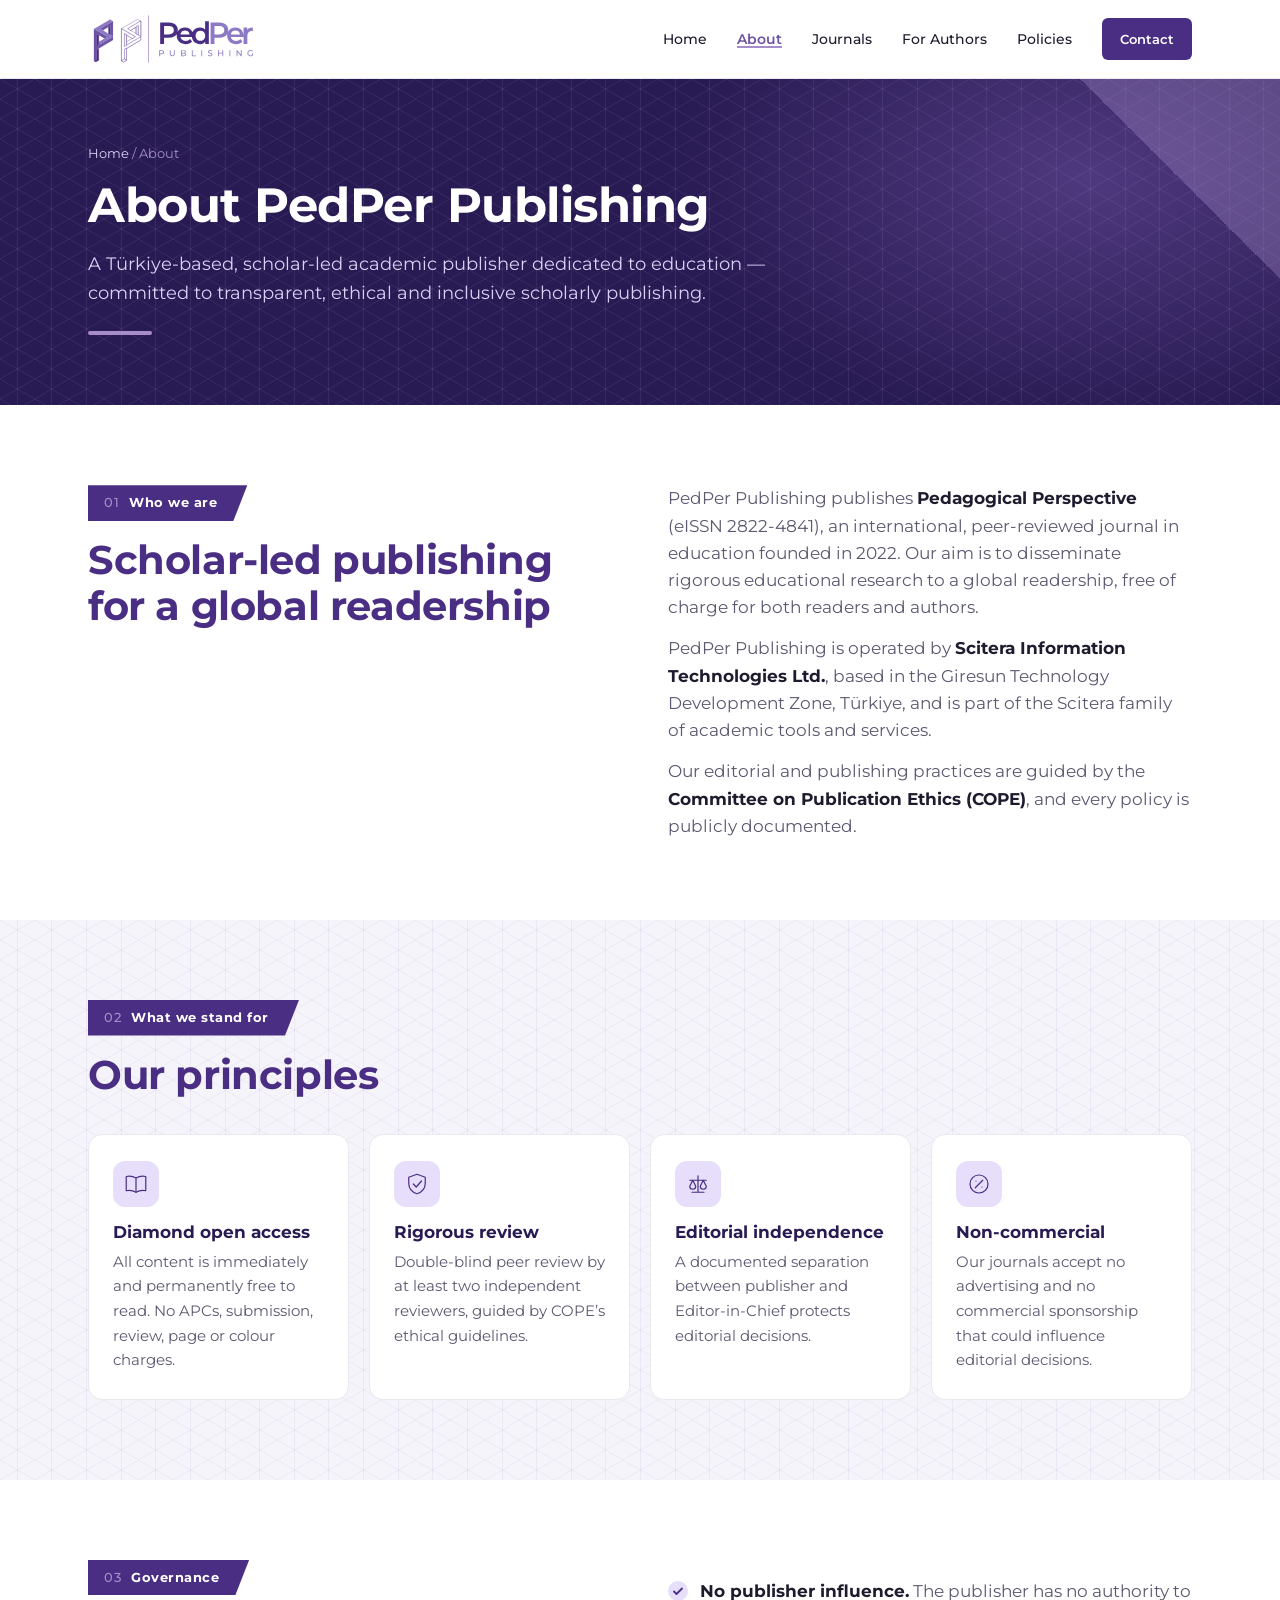
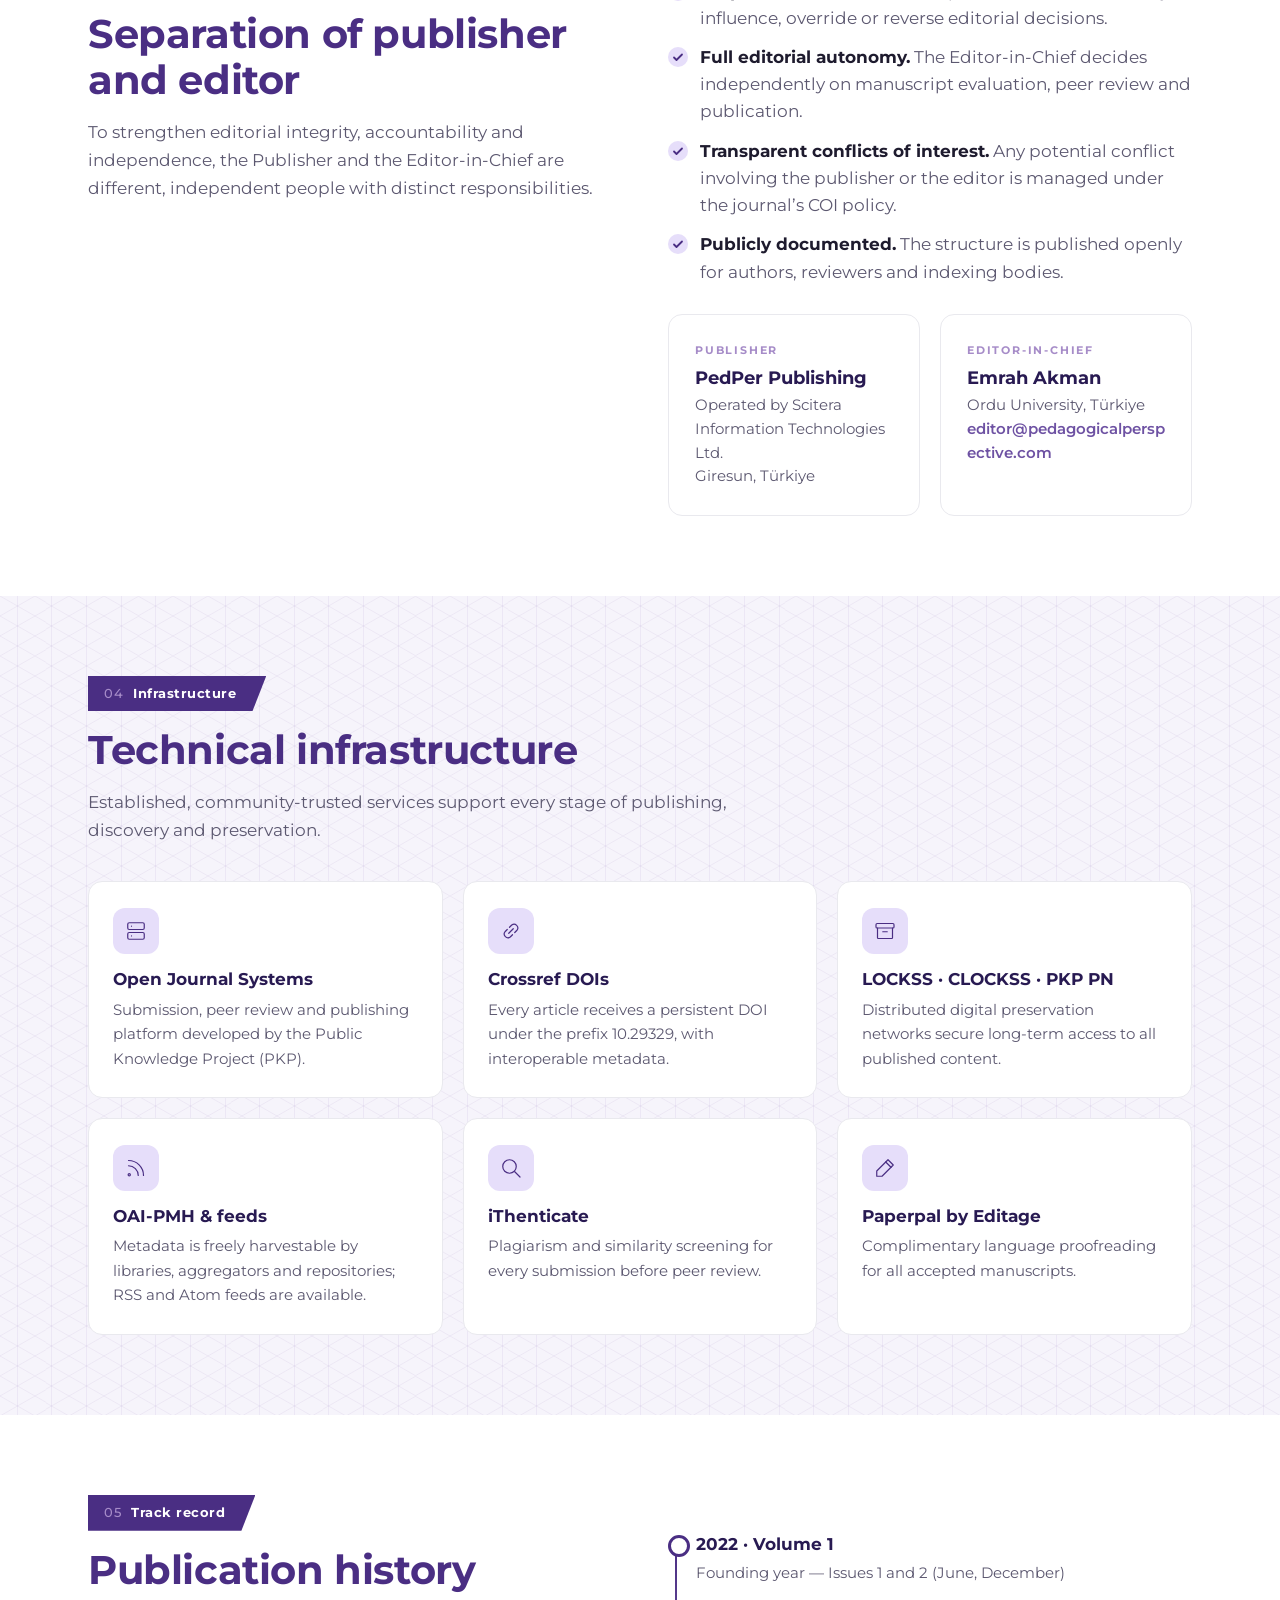
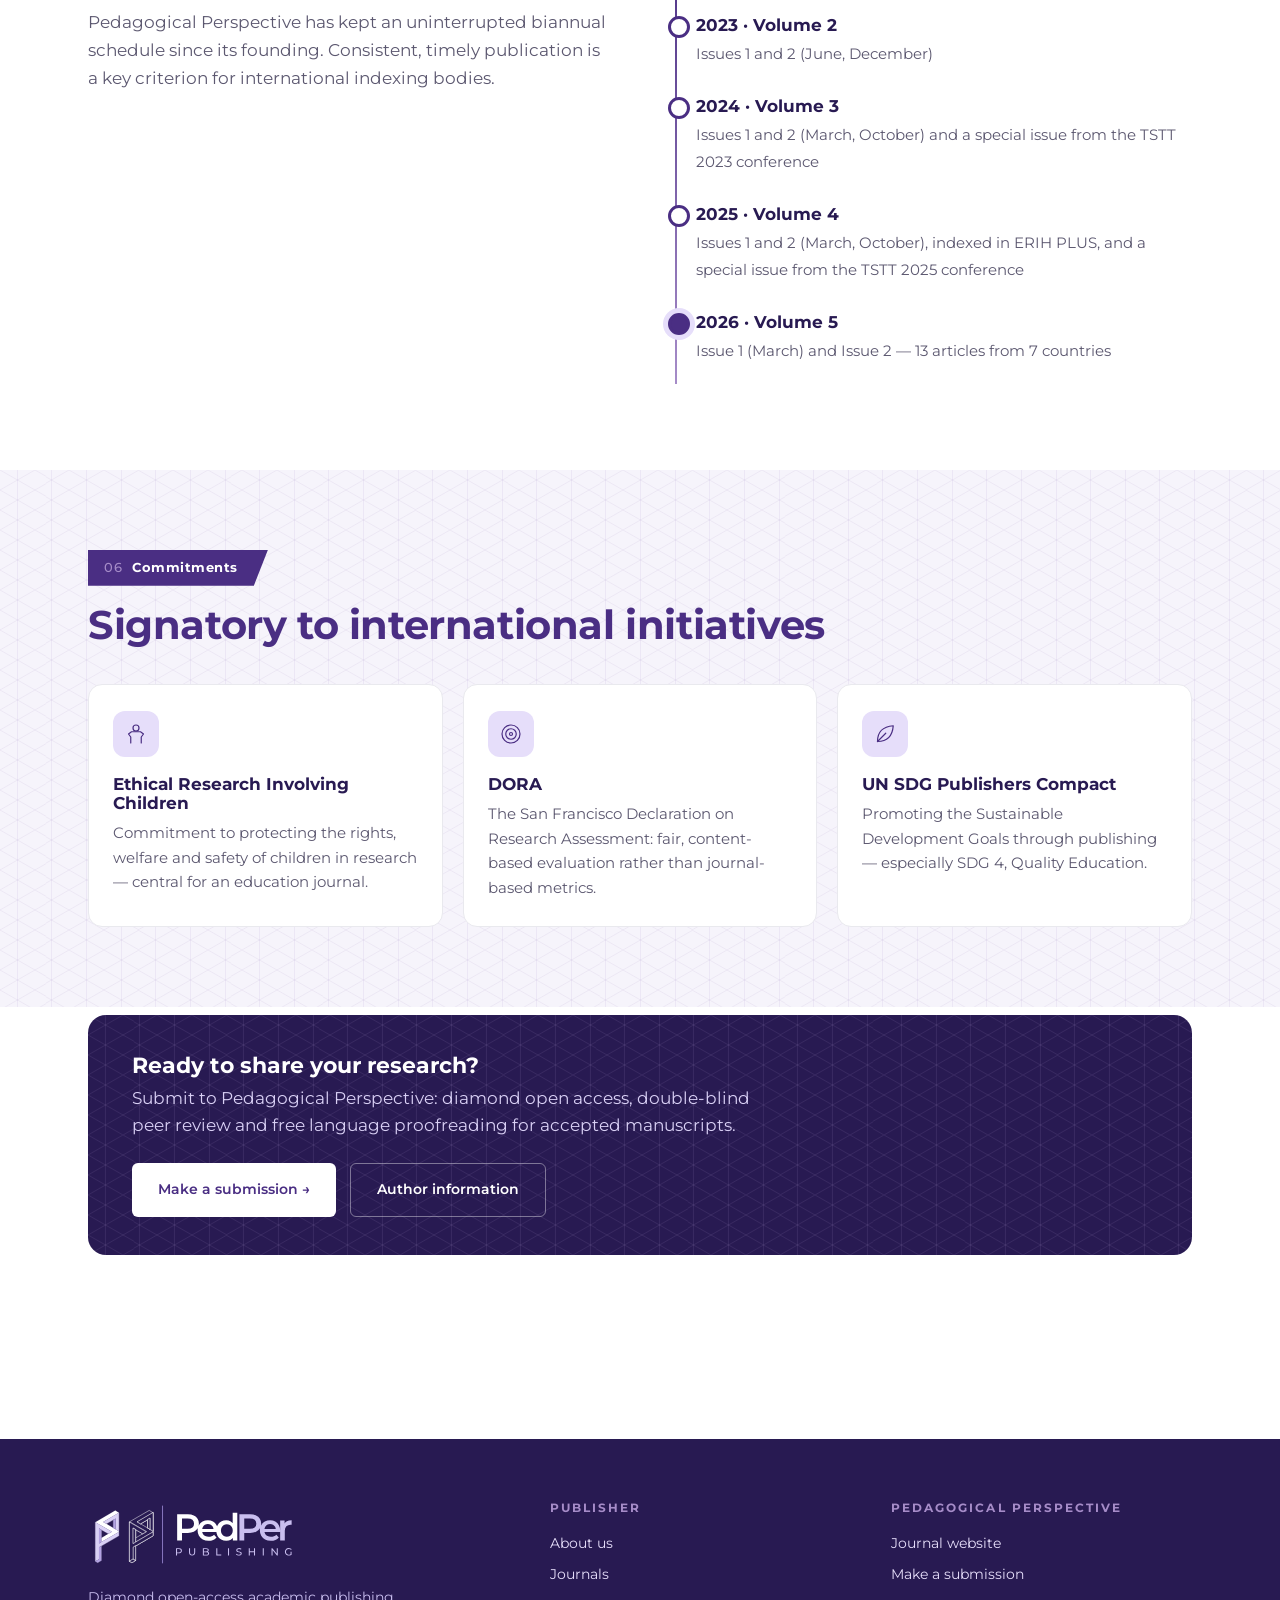
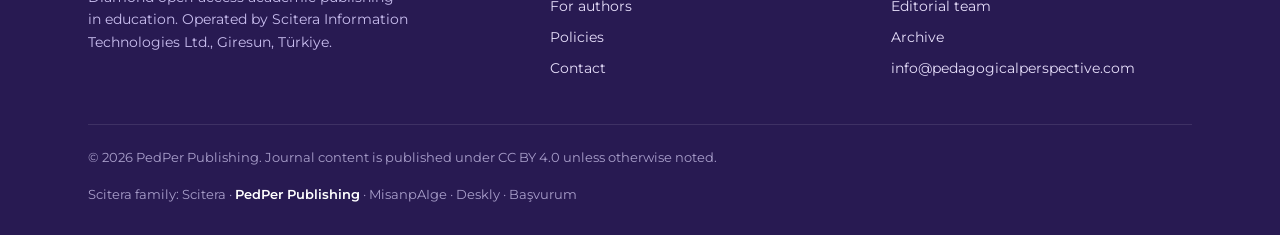
==== docs/about.html @ 80cf8787 "pedper.com sitesi, logolar ve marka kiti İlk sürüm: 6 sayfalık site (docs/), siteyi ve logoları üret" ====
<!DOCTYPE html>
<html lang="en">
<head>
<meta charset="utf-8">
<meta name="viewport" content="width=device-width, initial-scale=1">
<title>About us — PedPer Publishing</title>
<meta name="description" content="PedPer Publishing is a Türkiye-based, scholar-led, diamond open-access publisher in education, operated by Scitera Information Technologies Ltd.">
<link rel="canonical" href="https://pedper.com/about.html">
<meta property="og:type" content="website">
<meta property="og:site_name" content="PedPer Publishing">
<meta property="og:title" content="About us — PedPer Publishing">
<meta property="og:description" content="PedPer Publishing is a Türkiye-based, scholar-led, diamond open-access publisher in education, operated by Scitera Information Technologies Ltd.">
<meta property="og:url" content="https://pedper.com/about.html">
<meta name="theme-color" content="#281A52">
<link rel="icon" type="image/svg+xml" href="[data-uri]">
<link rel="preconnect" href="https://fonts.googleapis.com">
<link rel="preconnect" href="https://fonts.gstatic.com" crossorigin>
<link href="https://fonts.googleapis.com/css2?family=Montserrat:wght@400;500;600;700&display=swap" rel="stylesheet">
<style>
/* PedPer brand kit tokens */
:root{
  --night:#281A52; --dark:#4A2E83; --brand:#6E52A3; --logo:#8C7BC4; --lav:#A68CC8; --lav-l:#E6DEFA; --gray:#E9E9EE;
  --ink:#1E1B2E; --muted:#5C5870; --soft:#F6F4FB; --white:#FFFFFF;
  --font:"Montserrat",Arial,sans-serif;
  --wrap:1160px;
  --iso:url("data:image/svg+xml,%3Csvg xmlns='http://www.w3.org/2000/svg' width='34.64' height='60' viewBox='0 0 34.64 60'%3E%3Cpath d='M0 0 L34.64 20 M0 20 L34.64 40 M0 40 L34.64 60 M34.64 0 L0 20 M34.64 20 L0 40 M34.64 40 L0 60 M17.32 0 V60' stroke='%23A68CC8' stroke-opacity='.16' stroke-width='.8' fill='none'/%3E%3C/svg%3E");
}
*{box-sizing:border-box;margin:0;padding:0}
html{scroll-behavior:smooth}
body{font-family:var(--font);color:var(--ink);background:var(--white);line-height:1.65;font-size:16.5px;-webkit-font-smoothing:antialiased}
a{color:var(--brand);text-decoration:none}
:focus-visible{outline:2px solid var(--logo);outline-offset:3px;border-radius:4px}
.wrap{max-width:var(--wrap);margin:0 auto;padding:0 28px}
img.logo{display:block;height:auto}
h1,h2,h3{line-height:1.15;color:var(--dark)}
h2{font-size:clamp(1.8rem,3.2vw,2.5rem);font-weight:700;letter-spacing:-.01em}
h3{font-size:1.05rem;font-weight:700}
.lead{font-size:1.06rem;color:var(--muted);max-width:640px;margin-top:16px}
/* parallelogram section label (from brand kit) */
.label{display:inline-flex;align-items:center;gap:10px;background:var(--dark);color:#fff;font-weight:700;font-size:.82rem;letter-spacing:.04em;padding:7px 30px 7px 16px;clip-path:polygon(0 0,100% 0,calc(100% - 14px) 100%,0 100%)}
.label i{font-style:normal;font-weight:500;color:var(--lav)}
.sec-head h2{margin-top:18px}
.btn{display:inline-flex;align-items:center;gap:10px;font-family:inherit;font-weight:600;font-size:.9rem;padding:14px 26px;border-radius:6px;transition:background .2s,transform .2s,border-color .2s}
.btn:hover{transform:translateY(-1px)}
.btn-primary{background:var(--dark);color:#fff}
.btn-primary:hover{background:var(--brand)}
.btn-white{background:#fff;color:var(--dark)}
.btn-white:hover{background:var(--lav-l)}
.btn-ghost{border:1.5px solid rgb(255 255 255 / .4);color:#fff}
.btn-ghost:hover{border-color:#fff;background:rgb(255 255 255 / .06)}
section{padding:104px 0}

/* header */
header{position:sticky;top:0;z-index:30;background:rgb(255 255 255 / .95);backdrop-filter:blur(10px);border-bottom:1px solid var(--gray)}
.nav{display:flex;align-items:center;justify-content:space-between;height:78px}
.nav .home img{width:170px}
nav ul{display:flex;align-items:center;gap:30px;list-style:none}
nav a{font-size:.9rem;font-weight:500;color:var(--ink)}
nav a:hover{color:var(--brand)}
nav .btn{padding:10px 18px;font-size:.84rem;color:#fff}
.menu-btn{display:none;background:none;border:0;font-size:1.5rem;color:var(--dark);cursor:pointer}

/* hero */
.hero{position:relative;overflow:hidden;background:var(--night);background-image:var(--iso),radial-gradient(700px 480px at 82% 45%,rgb(110 82 163 / .6),transparent 70%);color:#fff;padding:104px 0 112px}
.hero::after{content:"";position:absolute;right:0;top:0;width:260px;height:260px;background:linear-gradient(225deg,rgb(166 140 200 / .35) 0 50%,transparent 50%)}
.hero-grid{position:relative;z-index:1;display:grid;grid-template-columns:1.15fr .85fr;gap:48px;align-items:center}
.kicker{font-size:.76rem;font-weight:600;letter-spacing:.28em;text-transform:uppercase;color:var(--lav)}
.hero h1{color:#fff;font-weight:700;font-size:clamp(2.4rem,5vw,3.8rem);letter-spacing:-.015em;margin-top:20px}
.hero h1 span{color:var(--logo)}
.hero .bar{width:72px;height:4px;background:var(--lav);border-radius:2px;margin:26px 0}
.hero p{font-size:1.12rem;color:#D9D0F5;max-width:560px}
.btns{display:flex;gap:14px;flex-wrap:wrap;margin-top:36px}
.hero-mark{justify-self:center;width:min(360px,100%)}
.hero-mark img{width:100%;filter:drop-shadow(0 30px 40px rgb(10 5 30 / .45))}

/* stats */
.stats-band{position:relative;z-index:2;margin-top:-52px}
.stats{background:#fff;border-radius:14px;box-shadow:0 20px 50px -20px rgb(40 26 82 / .3);display:grid;grid-template-columns:repeat(4,1fr);padding:30px 12px}
.stat{text-align:center;padding:0 10px}
.stat+.stat{border-left:1px solid var(--gray)}
.stat b{display:block;font-size:2.3rem;font-weight:700;color:var(--dark);letter-spacing:-.02em;line-height:1.15}
.stat span{font-size:.74rem;font-weight:600;letter-spacing:.16em;text-transform:uppercase;color:var(--muted)}
.stats-note{text-align:center;font-size:.76rem;color:var(--muted);margin-top:14px}

/* about */
.about{display:grid;grid-template-columns:1fr;gap:44px}
.traits{display:grid;grid-template-columns:repeat(3,1fr);gap:18px}
.trait{text-align:left;padding:30px 28px;border:1px solid var(--gray);border-radius:14px;transition:border-color .2s,transform .2s}
.trait:hover{border-color:var(--lav);transform:translateY(-3px)}
.trait .ic{width:60px;height:60px;border-radius:50%;background:var(--lav-l);display:grid;place-items:center;margin:0 0 18px}
.trait svg{width:32px;height:32px;fill:none;stroke:var(--dark);stroke-width:1.5;stroke-linecap:round;stroke-linejoin:round}
.trait p{font-size:.94rem;color:var(--muted);margin-top:8px}

/* journals */
#journals{background:var(--soft);background-image:var(--iso)}
.journal{display:grid;grid-template-columns:250px 1fr;gap:52px;background:#fff;border:1px solid var(--gray);border-radius:18px;padding:44px;margin-top:44px;align-items:center;box-shadow:0 24px 50px -32px rgb(40 26 82 / .4)}
.jcover{aspect-ratio:210/297;border-radius:6px;background:#fff;box-shadow:0 18px 36px -12px rgb(40 26 82 / .35);position:relative;overflow:hidden;padding:18px;border:1px solid var(--gray)}
.jcover .hd{display:flex;justify-content:space-between;align-items:flex-start;border-bottom:2px solid var(--dark);padding-bottom:10px}
.jcover .hd img{width:90px}
.jcover .hd small{font-size:.5rem;color:var(--muted);text-align:right;line-height:1.4}
.jcover h4{font-size:1.15rem;font-weight:700;color:var(--night);line-height:1.12;margin-top:22px}
.jcover .art{position:absolute;left:0;right:0;bottom:0;height:40%;background:var(--night);background-image:var(--iso)}
.jcover .art::before{content:"";position:absolute;left:0;top:-30px;width:100%;height:30px;background:linear-gradient(to bottom right,transparent 50%,var(--night) 50.5%)}
.jcover .art img{position:absolute;right:16px;bottom:18px;width:78px}
.journal h3{font-size:1.9rem;color:var(--night)}
.meta{display:flex;flex-wrap:wrap;gap:8px;margin:16px 0 20px}
.tag{font-size:.76rem;font-weight:600;background:var(--soft);border:1px solid var(--gray);color:var(--ink);padding:6px 12px;border-radius:99px}
.tag.on{background:var(--lav-l);border-color:transparent;color:var(--dark)}
.journal p{color:var(--muted)}
.soon{margin-top:22px;display:flex;align-items:center;gap:18px;border:1.5px dashed var(--lav);border-radius:14px;padding:22px 28px;color:var(--muted);font-size:.95rem;background:#fff}
.soon .plus{flex:none;width:40px;height:40px;border-radius:50%;background:var(--lav-l);color:var(--dark);display:grid;place-items:center;font-weight:700;font-size:1.2rem}
.soon strong{color:var(--dark)}

/* policies */
.pol-grid{display:grid;grid-template-columns:repeat(3,1fr);gap:20px;margin-top:44px}
.pol{border:1px solid var(--gray);border-radius:14px;padding:30px 28px;position:relative;overflow:hidden;transition:border-color .2s,transform .2s}
.pol::after{content:"";position:absolute;left:0;bottom:0;height:3px;width:0;background:linear-gradient(90deg,var(--dark),var(--lav));transition:width .3s}
.pol:hover{border-color:var(--lav-l);transform:translateY(-2px)}
.pol:hover::after{width:100%}
.pol .ic{width:48px;height:48px;border-radius:12px;background:var(--lav-l);display:grid;place-items:center}
.pol svg{width:24px;height:24px;fill:none;stroke:var(--dark);stroke-width:1.6;stroke-linecap:round;stroke-linejoin:round}
.pol h3{margin-top:18px;color:var(--night)}
.pol p{color:var(--muted);font-size:.93rem;margin-top:8px}

/* contact */
.contact{position:relative;overflow:hidden;background:var(--night);background-image:var(--iso),radial-gradient(500px 300px at 90% 20%,rgb(110 82 163 / .55),transparent 70%);border-radius:20px;padding:60px;color:#fff;display:grid;grid-template-columns:1.1fr .9fr;gap:48px;align-items:center}
.contact::after{content:"";position:absolute;right:0;bottom:0;width:180px;height:130px;background:linear-gradient(135deg,transparent 50%,rgb(166 140 200 / .4) 50%)}
.contact>*{position:relative;z-index:1}
.contact h2{color:#fff;margin-top:18px}
.contact .lead{color:#D9D0F5}
.contact .label{background:var(--lav);color:var(--night)}
.contact .label i{color:var(--dark)}
.c-card{background:rgb(255 255 255 / .06);border:1px solid rgb(255 255 255 / .14);border-radius:14px;padding:30px}
.c-card dt{font-size:.7rem;font-weight:700;text-transform:uppercase;letter-spacing:.18em;color:var(--lav);margin-top:22px}
.c-card dt:first-child{margin-top:0}
.c-card dd{font-size:1.05rem;font-weight:500;margin-top:4px;word-break:break-word}
.c-card a{color:#fff;border-bottom:1px solid var(--logo)}
.c-card a:hover{color:var(--lav-l)}

/* footer */
footer{background:var(--night);color:#C9BEEF;font-size:.88rem;margin-top:104px}
.foot-main{display:grid;grid-template-columns:1.4fr 1fr 1fr;gap:40px;padding:60px 0 44px}
.foot-main .home img{width:210px}
.foot-main p{margin-top:16px;max-width:320px;line-height:1.6}
footer h4{font-size:.72rem;font-weight:700;letter-spacing:.18em;text-transform:uppercase;color:var(--lav);margin-bottom:14px}
footer ul{list-style:none;display:grid;gap:8px}
footer a{color:#E6DEFA}
footer a:hover{color:#fff}
.foot-bottom{border-top:1px solid rgb(255 255 255 / .1);padding:22px 0 30px;display:flex;justify-content:space-between;gap:16px;flex-wrap:wrap;font-size:.8rem;color:#A99FCB}
.family a{color:#A99FCB}
.family a:hover{color:#fff}
.family .cur{color:#fff;font-weight:600}

@media (max-width:960px){
  nav ul{display:none;position:absolute;top:78px;left:0;right:0;background:#fff;flex-direction:column;align-items:stretch;gap:0;padding:8px 0 16px;border-bottom:1px solid var(--gray);box-shadow:0 14px 30px rgb(40 26 82 / .08)}
  nav ul.open{display:flex}
  nav li a{display:block;padding:14px 28px}
  nav li .btn{margin:8px 28px 0;justify-content:center}
  .menu-btn{display:block}
  .hero{padding:72px 0 100px}
  .hero-grid,.about,.contact,.journal,.foot-main{grid-template-columns:1fr}
  .hero-mark{width:130px;justify-self:start;order:-1;margin-bottom:-8px}
  .stats{grid-template-columns:repeat(2,1fr);row-gap:20px}
  .stat:nth-child(3){border-left:0}
  .traits{grid-template-columns:1fr}
  .about{gap:36px}
  .pol-grid{grid-template-columns:1fr}
  .journal{padding:28px;gap:30px}
  .jcover{max-width:220px}
  .contact{padding:40px 26px}
  section{padding:80px 0}
}

.traits{grid-template-columns:repeat(4,1fr)!important}
.btn-outline{border:1.5px solid var(--lav);color:var(--dark)}
.btn-outline:hover{border-color:var(--dark)}
.facts{display:grid;grid-template-columns:1fr 1fr;gap:16px;margin-top:22px;padding-top:18px;border-top:1px solid var(--gray)}
.facts dt{font-size:.7rem;font-weight:700;letter-spacing:.16em;text-transform:uppercase;color:var(--lav)}
.facts dd{font-size:.95rem;font-weight:500;margin-top:2px}
.indexed{margin-top:16px;font-size:.86rem;color:var(--muted);line-height:1.7}
.indexed span,.commit span{display:block;font-size:.7rem;font-weight:700;letter-spacing:.16em;text-transform:uppercase;color:var(--lav);margin-bottom:2px}
a.pol{color:inherit;display:block}
.commit{display:grid;grid-template-columns:1fr 1fr;gap:20px;margin-top:22px}
.commit div{background:var(--soft);border-radius:12px;padding:18px 22px;font-size:.92rem;font-weight:500;color:var(--dark)}
.c-card dd.addr{font-size:.92rem;line-height:1.5}
@media (max-width:960px){.traits{grid-template-columns:1fr!important}.facts,.commit{grid-template-columns:1fr}}
@media (min-width:961px) and (max-width:1180px){.traits{grid-template-columns:repeat(2,1fr)!important}}
@media (prefers-reduced-motion:reduce){*{transition:none!important;scroll-behavior:auto!important}}

/* ---------- shared additions ---------- */
.traits{grid-template-columns:repeat(4,1fr)}
.btn-outline{border:1.5px solid var(--lav);color:var(--dark)}
.btn-outline:hover{border-color:var(--dark)}
nav a.active{color:var(--brand);font-weight:600}
nav a.active:not(.btn){box-shadow:inset 0 -2px 0 var(--lav)}
.facts{display:grid;grid-template-columns:1fr 1fr;gap:16px;margin-top:22px;padding-top:18px;border-top:1px solid var(--gray)}
.facts dt,.indexed span,.commit span,.eyebrow{display:block;font-size:.7rem;font-weight:700;letter-spacing:.16em;text-transform:uppercase;color:var(--lav)}
.facts dd{font-size:.95rem;font-weight:500;margin-top:2px}
.indexed{margin-top:16px;font-size:.86rem;color:var(--muted);line-height:1.7}
a.pol{color:inherit;display:block}
.commit{display:grid;grid-template-columns:1fr 1fr;gap:20px;margin-top:22px}
.commit div{background:var(--soft);border-radius:12px;padding:18px 22px;font-size:.92rem;font-weight:500;color:var(--dark)}
.c-card dd.addr{font-size:.92rem;line-height:1.5}
.more{margin-top:28px}
.link{font-weight:600;display:inline-flex;gap:8px;align-items:center}
.link:hover{color:var(--dark)}

/* ---------- sub pages ---------- */
.page-hero{position:relative;overflow:hidden;background:var(--night);background-image:var(--iso),radial-gradient(600px 360px at 85% 30%,rgb(110 82 163 / .55),transparent 70%);color:#fff;padding:64px 0 70px}
.page-hero::after{content:"";position:absolute;right:0;top:0;width:200px;height:200px;background:linear-gradient(225deg,rgb(166 140 200 / .35) 0 50%,transparent 50%)}
.page-hero .wrap{position:relative;z-index:1}
.crumbs{font-size:.8rem;color:var(--lav)}
.crumbs a{color:#D9D0F5}
.crumbs a:hover{color:#fff}
.page-hero h1{color:#fff;font-size:clamp(2rem,4.2vw,3rem);font-weight:700;margin-top:14px;letter-spacing:-.01em}
.page-hero p{color:#D9D0F5;font-size:1.1rem;max-width:720px;margin-top:16px}
.page-hero .bar{width:64px;height:4px;background:var(--lav);border-radius:2px;margin-top:24px}
.sub-sec{padding:80px 0}
.sub-sec.alt{background:var(--soft);background-image:var(--iso)}
.sub-sec h2{margin-top:16px}
.two{display:grid;grid-template-columns:1fr 1fr;gap:56px;align-items:start}
.prose p{color:var(--muted);margin-top:14px}
.prose p:first-child{margin-top:0}
.prose strong{color:var(--ink)}
.cards{display:grid;grid-template-columns:repeat(3,1fr);gap:20px;margin-top:36px}
.cards.c2{grid-template-columns:repeat(2,1fr)}
.cards.c4{grid-template-columns:repeat(4,1fr)}
.card{background:#fff;border:1px solid var(--gray);border-radius:14px;padding:26px 24px}
.card h3{color:var(--night)}
.card p{color:var(--muted);font-size:.93rem;margin-top:8px}
.card .ic{width:46px;height:46px;border-radius:12px;background:var(--lav-l);display:grid;place-items:center;margin-bottom:16px}
.card svg{width:24px;height:24px;fill:none;stroke:var(--dark);stroke-width:1.6;stroke-linecap:round;stroke-linejoin:round}
.checks{list-style:none;margin-top:18px;display:grid;gap:12px}
.checks li{position:relative;padding-left:32px;color:var(--muted)}
.checks li::before{content:"";position:absolute;left:0;top:3px;width:20px;height:20px;border-radius:50%;background:var(--lav-l) url("data:image/svg+xml,%3Csvg xmlns='http://www.w3.org/2000/svg' viewBox='0 0 20 20'%3E%3Cpath d='M6 10.5l2.5 2.5L14 7.5' fill='none' stroke='%234A2E83' stroke-width='1.8' stroke-linecap='round' stroke-linejoin='round'/%3E%3C/svg%3E") center/100% no-repeat}
.checks li strong{color:var(--ink)}
.checks.no li::before{background:#FBECEC url("data:image/svg+xml,%3Csvg xmlns='http://www.w3.org/2000/svg' viewBox='0 0 20 20'%3E%3Cpath d='M7 7l6 6M13 7l-6 6' fill='none' stroke='%23B03A3A' stroke-width='1.8' stroke-linecap='round'/%3E%3C/svg%3E") center/100% no-repeat}
table.spec{width:100%;border-collapse:collapse;margin-top:28px;background:#fff;border:1px solid var(--gray);border-radius:14px;overflow:hidden;font-size:.95rem}
table.spec th,table.spec td{text-align:left;padding:14px 20px;border-bottom:1px solid var(--gray);vertical-align:top}
table.spec tr:last-child th,table.spec tr:last-child td{border-bottom:0}
table.spec th{width:34%;font-weight:600;color:var(--dark);background:var(--soft)}
table.spec thead th{background:var(--dark);color:#fff;font-size:.75rem;letter-spacing:.14em;text-transform:uppercase;width:auto}
table.spec td{color:var(--ink)}
.timeline{list-style:none;margin-top:36px;position:relative;padding-left:28px}
.timeline::before{content:"";position:absolute;left:7px;top:6px;bottom:6px;width:2px;background:linear-gradient(var(--dark),var(--lav))}
.timeline li{position:relative;padding:0 0 26px}
.timeline li::before{content:"";position:absolute;left:-28px;top:4px;width:16px;height:16px;border-radius:50%;background:#fff;border:3px solid var(--dark)}
.timeline li.now::before{background:var(--dark);box-shadow:0 0 0 5px var(--lav-l)}
.timeline b{display:block;color:var(--night);font-size:1.05rem}
.timeline span{color:var(--muted);font-size:.93rem}
.steps{list-style:none;counter-reset:s;display:grid;grid-template-columns:repeat(4,1fr);gap:18px;margin-top:36px}
.steps li{counter-increment:s;background:#fff;border:1px solid var(--gray);border-radius:14px;padding:24px 22px;position:relative}
.steps li::before{content:counter(s);display:grid;place-items:center;width:34px;height:34px;border-radius:50%;background:var(--dark);color:#fff;font-weight:700;font-size:.9rem;margin-bottom:14px}
.steps b{display:block;color:var(--night)}
.steps em{display:inline-block;font-style:normal;font-size:.72rem;font-weight:700;letter-spacing:.06em;color:var(--dark);background:var(--lav-l);border-radius:99px;padding:3px 10px;margin-top:8px}
.steps p{color:var(--muted);font-size:.9rem;margin-top:8px}
.chips{display:flex;flex-wrap:wrap;gap:8px;margin-top:20px}
.chips span{font-size:.82rem;font-weight:500;background:#fff;border:1px solid var(--gray);border-radius:99px;padding:7px 14px;color:var(--ink)}
.chips.lav span{background:var(--lav-l);border-color:transparent;color:var(--dark)}
.kpis{display:grid;grid-template-columns:repeat(4,1fr);gap:18px;margin-top:36px}
.kpi{background:#fff;border:1px solid var(--gray);border-radius:14px;padding:24px;text-align:center}
.kpi b{display:block;font-size:2rem;font-weight:700;color:var(--dark);line-height:1.1}
.kpi span{font-size:.78rem;font-weight:600;color:var(--muted);letter-spacing:.06em}
.issues{list-style:none;margin-top:28px;display:grid;grid-template-columns:repeat(2,1fr);gap:12px}
.issues a{display:flex;justify-content:space-between;gap:16px;align-items:center;background:#fff;border:1px solid var(--gray);border-radius:12px;padding:16px 20px;color:var(--ink);transition:border-color .2s}
.issues a:hover{border-color:var(--lav)}
.issues b{color:var(--night);font-weight:600}
.issues small{display:block;color:var(--muted);font-size:.84rem}
.issues .tag{white-space:nowrap}
.pgroup{margin-top:56px}
.pgroup:first-of-type{margin-top:8px}
.pgroup-head{display:flex;align-items:baseline;justify-content:space-between;gap:16px;border-bottom:2px solid var(--dark);padding-bottom:12px}
.pgroup-head h2{font-size:1.5rem;margin:0}
.pgroup-head span{font-size:.84rem;color:var(--muted)}
.plist{display:grid;grid-template-columns:repeat(2,1fr);gap:0 40px}
.plist a{display:block;padding:20px 0;border-bottom:1px solid var(--gray);color:inherit}
.plist a:hover h3{color:var(--brand)}
.plist h3{color:var(--night);display:flex;justify-content:space-between;gap:12px}
.plist h3::after{content:"↗";color:var(--lav);font-weight:500}
.plist p{color:var(--muted);font-size:.92rem;margin-top:6px}
.toc{position:sticky;top:100px;background:#fff;border:1px solid var(--gray);border-radius:14px;padding:22px}
.toc a{display:block;padding:7px 0;color:var(--ink);font-size:.92rem;font-weight:500;border-bottom:1px dashed var(--gray)}
.toc a:last-child{border-bottom:0}
.toc a:hover{color:var(--brand)}
.with-toc{display:grid;grid-template-columns:240px 1fr;gap:48px;align-items:start}
.callout{display:flex;justify-content:space-between;align-items:center;gap:24px;flex-wrap:wrap;background:var(--night);background-image:var(--iso);color:#fff;border-radius:18px;padding:38px 44px;margin-top:8px}
.callout h3{color:#fff;font-size:1.4rem}
.callout p{color:#D9D0F5;margin-top:6px;max-width:620px}
.people{display:grid;grid-template-columns:repeat(3,1fr);gap:20px;margin-top:36px}
.person{background:#fff;border:1px solid var(--gray);border-radius:14px;padding:26px}
.person .role{font-size:.7rem;font-weight:700;letter-spacing:.16em;text-transform:uppercase;color:var(--lav)}
.person h3{margin-top:8px;color:var(--night);font-size:1.15rem}
.person p{color:var(--muted);font-size:.92rem;margin-top:6px;line-height:1.6}
.person a{font-weight:600;word-break:break-word}
@media (max-width:960px){
  .traits,.cards,.cards.c2,.cards.c4,.steps,.kpis,.issues,.plist,.people,.two,.with-toc,.facts,.commit{grid-template-columns:1fr}
  .toc{position:static}
  .page-hero{padding:48px 0 54px}
  .sub-sec{padding:60px 0}
  .callout{padding:30px 26px}
  table.spec th{width:40%}
  table.spec th,table.spec td{padding:12px 14px;word-break:break-word;overflow-wrap:anywhere}
  .chips span{white-space:normal}
}
@media (min-width:961px) and (max-width:1180px){.traits,.cards.c4,.steps,.kpis{grid-template-columns:repeat(2,1fr)}}
</style>
</head>
<body>
<header>
  <div class="wrap nav">
    <a href="index.html" class="home" aria-label="PedPer Publishing home"><img class="logo" src="[data-uri]" alt="PedPer Publishing" width="170" height="57"></a>
    <nav aria-label="Main">
      <button class="menu-btn" aria-label="Menu" aria-controls="menu" onclick="document.getElementById('menu').classList.toggle('open')">☰</button>
      <ul id="menu"><li><a href="index.html">Home</a></li><li><a href="about.html" class="active">About</a></li><li><a href="journals.html">Journals</a></li><li><a href="authors.html">For Authors</a></li><li><a href="policies.html">Policies</a></li><li><a href="contact.html" class="btn btn-primary">Contact</a></li></ul>
    </nav>
  </div>
</header>
<main>
<section class="page-hero">
  <div class="wrap">
    <div class="crumbs"><a href="index.html">Home</a> / About</div>
    <h1>About PedPer Publishing</h1>
    <p>A Türkiye-based, scholar-led academic publisher dedicated to education — committed to transparent, ethical and inclusive scholarly publishing.</p>
    <div class="bar"></div>
  </div>
</section>

<section class="sub-sec">
  <div class="wrap two">
    <div>
      <div class="label"><i>01</i>Who we are</div>
      <h2>Scholar-led publishing for a global readership</h2>
    </div>
    <div class="prose">
      <p>PedPer Publishing publishes <strong>Pedagogical Perspective</strong> (eISSN 2822-4841), an international, peer-reviewed journal in education founded in 2022. Our aim is to disseminate rigorous educational research to a global readership, free of charge for both readers and authors.</p>
      <p>PedPer Publishing is operated by <strong>Scitera Information Technologies Ltd.</strong>, based in the Giresun Technology Development Zone, Türkiye, and is part of the Scitera family of academic tools and services.</p>
      <p>Our editorial and publishing practices are guided by the <strong>Committee on Publication Ethics (COPE)</strong>, and every policy is publicly documented.</p>
    </div>
  </div>
</section>

<section class="sub-sec alt">
  <div class="wrap">
    <div class="label"><i>02</i>What we stand for</div>
    <h2>Our principles</h2>
    <div class="cards c4">
      <div class="card"><div class="ic"><svg viewBox="0 0 32 32"><path d="M16 8c-3.5-2-8-3-13-2v19c5-1 9.5 0 13 2 3.5-2 8-3 13-2V6c-5-1-9.5 0-13 2z"/><path d="M16 8v19"/></svg></div><h3>Diamond open access</h3><p>All content is immediately and permanently free to read. No APCs, submission, review, page or colour charges.</p></div>
      <div class="card"><div class="ic"><svg viewBox="0 0 32 32"><path d="M16 3l11 4v8c0 7-5 12-11 14C10 27 5 22 5 15V7z"/><path d="M11 16l4 4 7-8"/></svg></div><h3>Rigorous review</h3><p>Double-blind peer review by at least two independent reviewers, guided by COPE’s ethical guidelines.</p></div>
      <div class="card"><div class="ic"><svg viewBox="0 0 32 32"><path d="M16 5v22M8 27h16M5 11h22M9 11l-4 8a4 4 0 0 0 8 0zM23 11l-4 8a4 4 0 0 0 8 0z"/></svg></div><h3>Editorial independence</h3><p>A documented separation between publisher and Editor-in-Chief protects editorial decisions.</p></div>
      <div class="card"><div class="ic"><svg viewBox="0 0 32 32"><circle cx="16" cy="16" r="12"/><path d="M11 21L21 11M12 12h.01M20 20h.01"/></svg></div><h3>Non-commercial</h3><p>Our journals accept no advertising and no commercial sponsorship that could influence editorial decisions.</p></div>
    </div>
  </div>
</section>

<section class="sub-sec">
  <div class="wrap two">
    <div>
      <div class="label"><i>03</i>Governance</div>
      <h2>Separation of publisher and editor</h2>
      <p class="lead">To strengthen editorial integrity, accountability and independence, the Publisher and the Editor-in-Chief are different, independent people with distinct responsibilities.</p>
    </div>
    <div>
      <ul class="checks">
        <li><strong>No publisher influence.</strong> The publisher has no authority to influence, override or reverse editorial decisions.</li>
        <li><strong>Full editorial autonomy.</strong> The Editor-in-Chief decides independently on manuscript evaluation, peer review and publication.</li>
        <li><strong>Transparent conflicts of interest.</strong> Any potential conflict involving the publisher or the editor is managed under the journal’s COI policy.</li>
        <li><strong>Publicly documented.</strong> The structure is published openly for authors, reviewers and indexing bodies.</li>
      </ul>
      <div class="people" style="grid-template-columns:1fr 1fr;margin-top:28px">
        <div class="person"><div class="role">Publisher</div><h3>PedPer Publishing</h3><p>Operated by Scitera Information Technologies Ltd.<br>Giresun, Türkiye</p></div>
        <div class="person"><div class="role">Editor-in-Chief</div><h3>Emrah Akman</h3><p>Ordu University, Türkiye<br><a href="mailto:editor@pedagogicalperspective.com">editor@pedagogicalperspective.com</a></p></div>
      </div>
    </div>
  </div>
</section>

<section class="sub-sec alt">
  <div class="wrap">
    <div class="label"><i>04</i>Infrastructure</div>
    <h2>Technical infrastructure</h2>
    <p class="lead">Established, community-trusted services support every stage of publishing, discovery and preservation.</p>
    <div class="cards">
      <div class="card"><div class="ic"><svg viewBox="0 0 32 32"><rect x="5" y="5" width="22" height="9" rx="2"/><rect x="5" y="18" width="22" height="9" rx="2"/><path d="M10 9.5h.01M10 22.5h.01"/></svg></div><h3>Open Journal Systems</h3><p>Submission, peer review and publishing platform developed by the Public Knowledge Project (PKP).</p></div>
      <div class="card"><div class="ic"><svg viewBox="0 0 32 32"><path d="M13 19l6-6M11 14l-3 3a5 5 0 0 0 7 7l3-3M21 18l3-3a5 5 0 0 0-7-7l-3 3"/></svg></div><h3>Crossref DOIs</h3><p>Every article receives a persistent DOI under the prefix 10.29329, with interoperable metadata.</p></div>
      <div class="card"><div class="ic"><svg viewBox="0 0 32 32"><rect x="4" y="6" width="24" height="6" rx="1.5"/><path d="M6 12v13a1 1 0 0 0 1 1h18a1 1 0 0 0 1-1V12M13 17h6"/></svg></div><h3>LOCKSS · CLOCKSS · PKP PN</h3><p>Distributed digital preservation networks secure long-term access to all published content.</p></div>
      <div class="card"><div class="ic"><svg viewBox="0 0 32 32"><path d="M6 6a20 20 0 0 1 20 20M6 13a13 13 0 0 1 13 13"/><circle cx="7" cy="25" r="1.5"/></svg></div><h3>OAI-PMH &amp; feeds</h3><p>Metadata is freely harvestable by libraries, aggregators and repositories; RSS and Atom feeds are available.</p></div>
      <div class="card"><div class="ic"><svg viewBox="0 0 32 32"><circle cx="14" cy="14" r="9"/><path d="M21 21l7 7"/></svg></div><h3>iThenticate</h3><p>Plagiarism and similarity screening for every submission before peer review.</p></div>
      <div class="card"><div class="ic"><svg viewBox="0 0 32 32"><path d="M20 5l7 7L12 27H5v-7z"/><path d="M17 8l7 7"/></svg></div><h3>Paperpal by Editage</h3><p>Complimentary language proofreading for all accepted manuscripts.</p></div>
    </div>
  </div>
</section>

<section class="sub-sec">
  <div class="wrap two">
    <div>
      <div class="label"><i>05</i>Track record</div>
      <h2>Publication history</h2>
      <p class="lead">Pedagogical Perspective has kept an uninterrupted biannual schedule since its founding. Consistent, timely publication is a key criterion for international indexing bodies.</p>
    </div>
    <ol class="timeline">
      <li><b>2022 · Volume 1</b><span>Founding year — Issues 1 and 2 (June, December)</span></li>
      <li><b>2023 · Volume 2</b><span>Issues 1 and 2 (June, December)</span></li>
      <li><b>2024 · Volume 3</b><span>Issues 1 and 2 (March, October) and a special issue from the TSTT 2023 conference</span></li>
      <li><b>2025 · Volume 4</b><span>Issues 1 and 2 (March, October), indexed in ERIH PLUS, and a special issue from the TSTT 2025 conference</span></li>
      <li class="now"><b>2026 · Volume 5</b><span>Issue 1 (March) and Issue 2 — 13 articles from 7 countries</span></li>
    </ol>
  </div>
</section>

<section class="sub-sec alt">
  <div class="wrap">
    <div class="label"><i>06</i>Commitments</div>
    <h2>Signatory to international initiatives</h2>
    <div class="cards">
      <a class="card pol" href="https://pedagogicalperspective.com/index.php/pub/ethicalchildren" rel="noopener"><div class="ic"><svg viewBox="0 0 32 32"><circle cx="16" cy="8" r="4"/><path d="M9 28v-8l-3-4 4-3h12l4 3-3 4v8"/></svg></div><h3>Ethical Research Involving Children</h3><p>Commitment to protecting the rights, welfare and safety of children in research — central for an education journal.</p></a>
      <a class="card pol" href="https://pedagogicalperspective.com/index.php/pub/decresassess" rel="noopener"><div class="ic"><svg viewBox="0 0 32 32"><circle cx="16" cy="16" r="12"/><circle cx="16" cy="16" r="7"/><circle cx="16" cy="16" r="2"/></svg></div><h3>DORA</h3><p>The San Francisco Declaration on Research Assessment: fair, content-based evaluation rather than journal-based metrics.</p></a>
      <a class="card pol" href="https://pedagogicalperspective.com/index.php/pub/sustainabledevgoals" rel="noopener"><div class="ic"><svg viewBox="0 0 32 32"><path d="M6 26C6 12 14 6 27 5c-1 13-7 21-21 21z"/><path d="M6 26l11-11"/></svg></div><h3>UN SDG Publishers Compact</h3><p>Promoting the Sustainable Development Goals through publishing — especially SDG 4, Quality Education.</p></a>
    </div>
  </div>
</section>
<section class="sub-sec" style="padding-top:0">
  <div class="wrap">
    <div class="callout">
      <div><h3>Ready to share your research?</h3><p>Submit to Pedagogical Perspective: diamond open access, double-blind peer review and free language proofreading for accepted manuscripts.</p></div>
      <div class="btns" style="margin-top:0"><a class="btn btn-white" href="https://pedagogicalperspective.com/index.php/pub/about/submissions" rel="noopener">Make a submission →</a><a class="btn btn-ghost" href="authors.html">Author information</a></div>
    </div>
  </div>
</section>
</main>

<footer>
  <div class="wrap">
    <div class="foot-main">
      <div>
        <a href="index.html" class="home" aria-label="PedPer Publishing home"><img class="logo" src="[data-uri]" alt="PedPer Publishing" width="210" height="70"></a>
        <p>Diamond open-access academic publishing in education. Operated by Scitera Information Technologies Ltd., Giresun, Türkiye.</p>
      </div>
      <div>
        <h4>Publisher</h4>
        <ul><li><a href="about.html">About us</a></li><li><a href="journals.html">Journals</a></li><li><a href="authors.html">For authors</a></li><li><a href="policies.html">Policies</a></li><li><a href="contact.html">Contact</a></li></ul>
      </div>
      <div>
        <h4>Pedagogical Perspective</h4>
        <ul><li><a href="https://pedagogicalperspective.com" rel="noopener">Journal website</a></li><li><a href="https://pedagogicalperspective.com/index.php/pub/about/submissions" rel="noopener">Make a submission</a></li><li><a href="https://pedagogicalperspective.com/index.php/pub/about/editorialTeam" rel="noopener">Editorial team</a></li><li><a href="https://pedagogicalperspective.com/index.php/pub/issue/archive" rel="noopener">Archive</a></li><li><a href="mailto:info@pedagogicalperspective.com">info@pedagogicalperspective.com</a></li></ul>
      </div>
    </div>
    <div class="foot-bottom">
      <span>© 2026 PedPer Publishing. Journal content is published under CC BY 4.0 unless otherwise noted.</span>
      <span class="family">Scitera family: <a href="https://scitera.net/" rel="noopener">Scitera</a> · <span class="cur">PedPer Publishing</span> · <a href="https://misanpaige.com" rel="noopener">MisanpAIge</a> · <a href="https://desk-ly.com" rel="noopener">Deskly</a> · <a href="https://basvurum.net" rel="noopener">Başvurum</a></span>
    </div>
  </div>
</footer>
<script>
document.querySelectorAll('#menu a').forEach(a=>a.addEventListener('click',()=>document.getElementById('menu').classList.remove('open')));
</script>
</body>
</html>
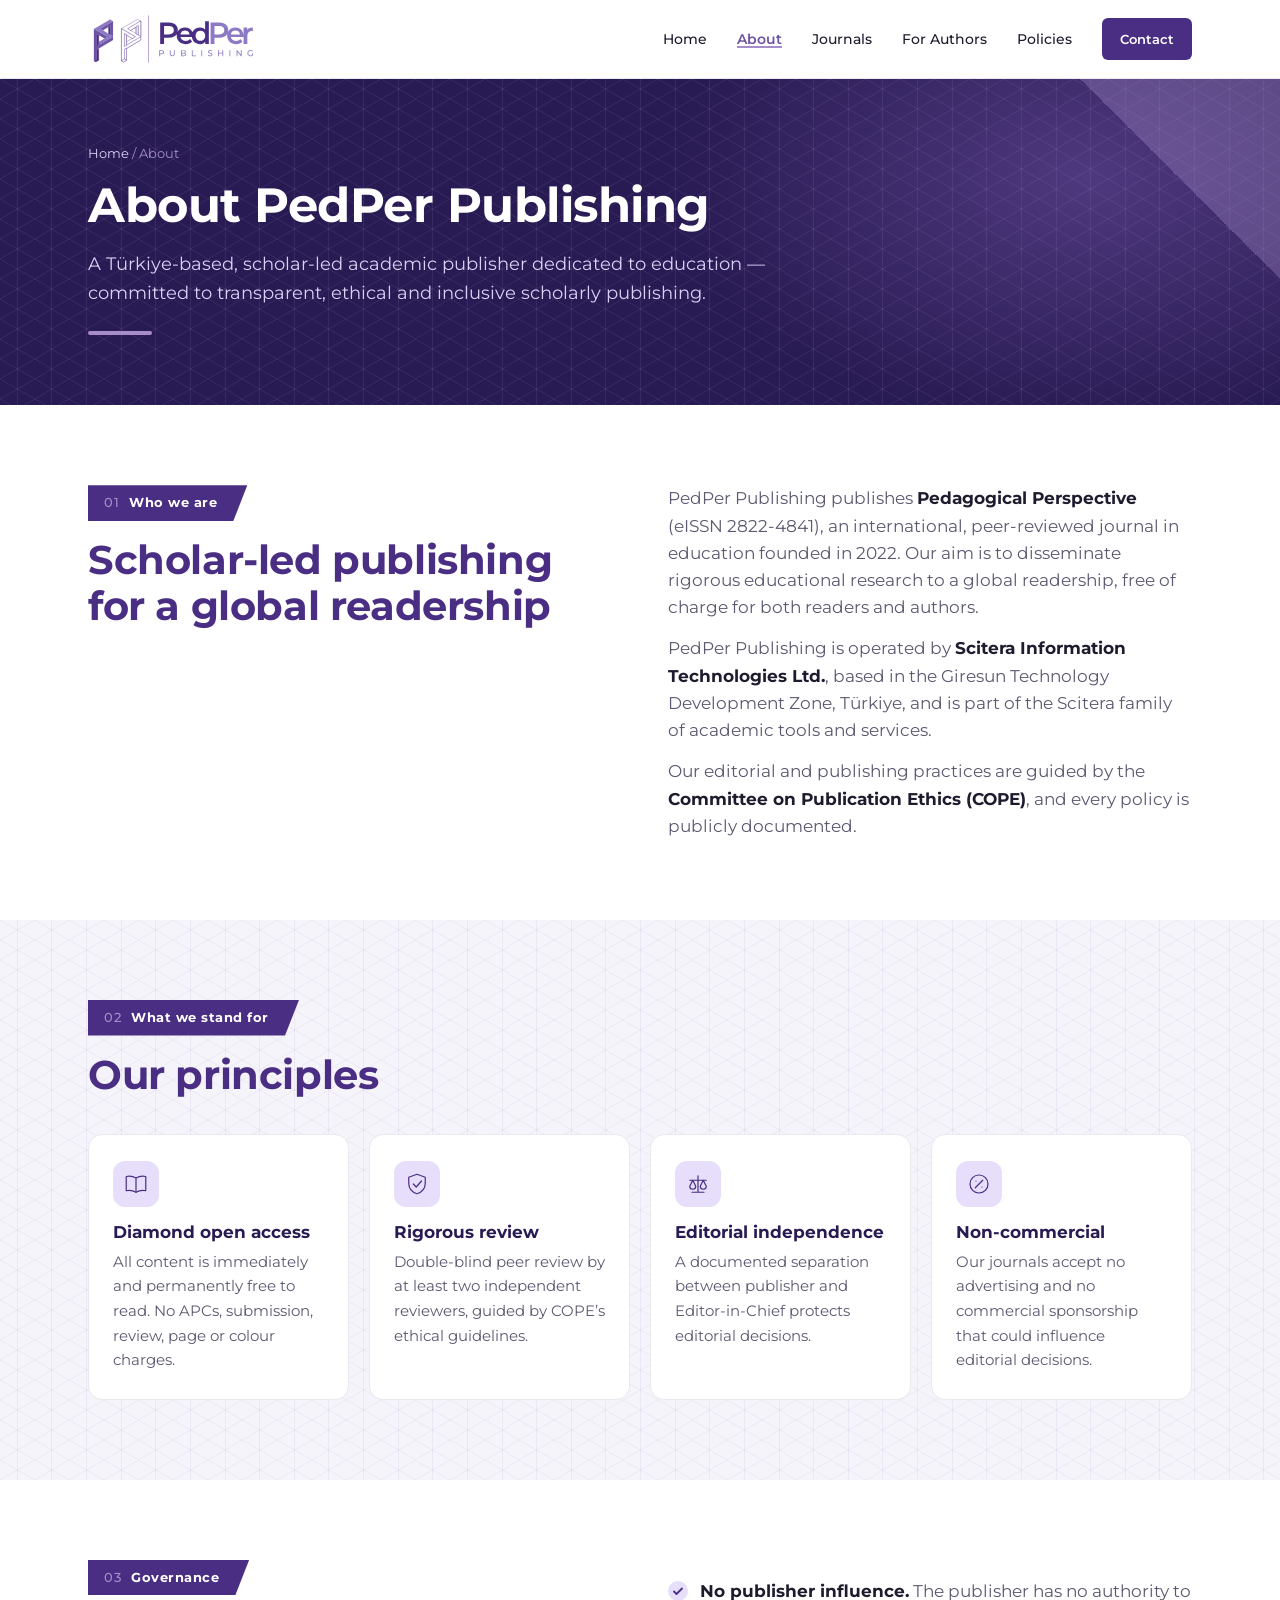
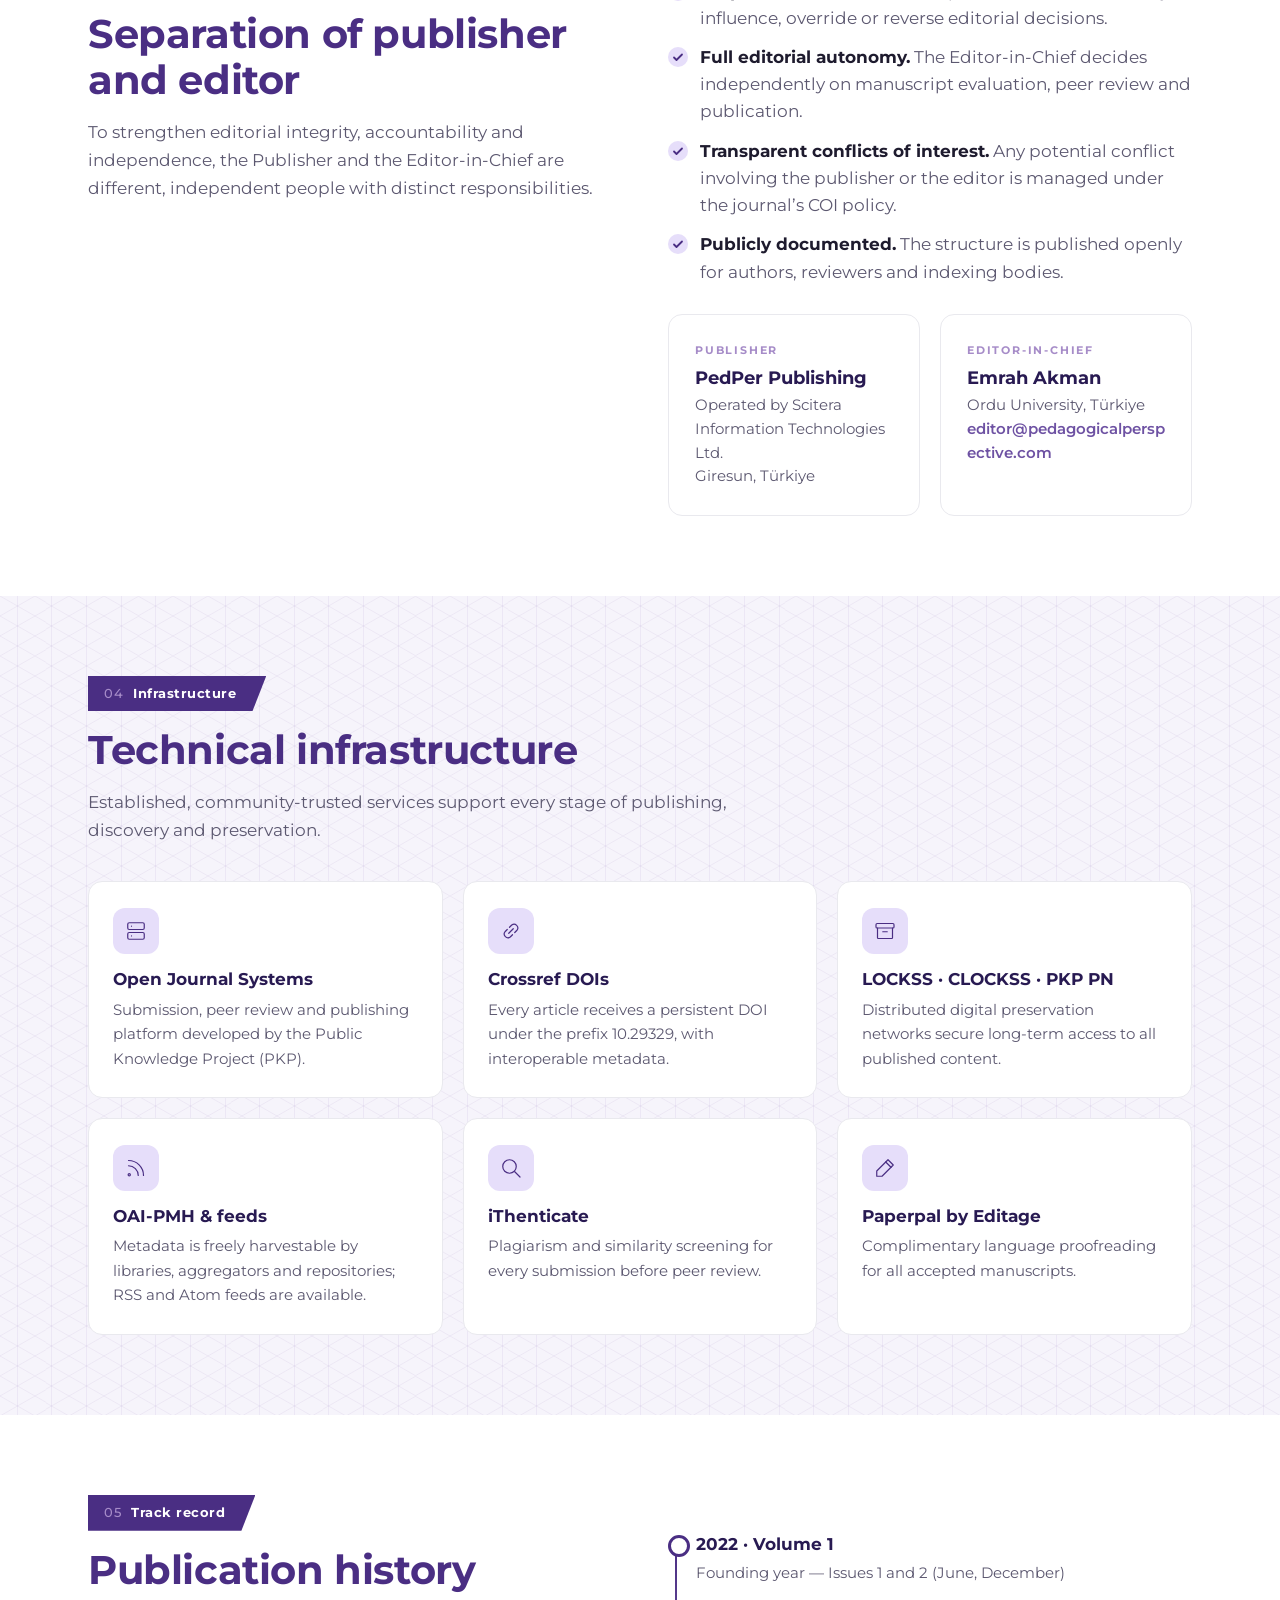
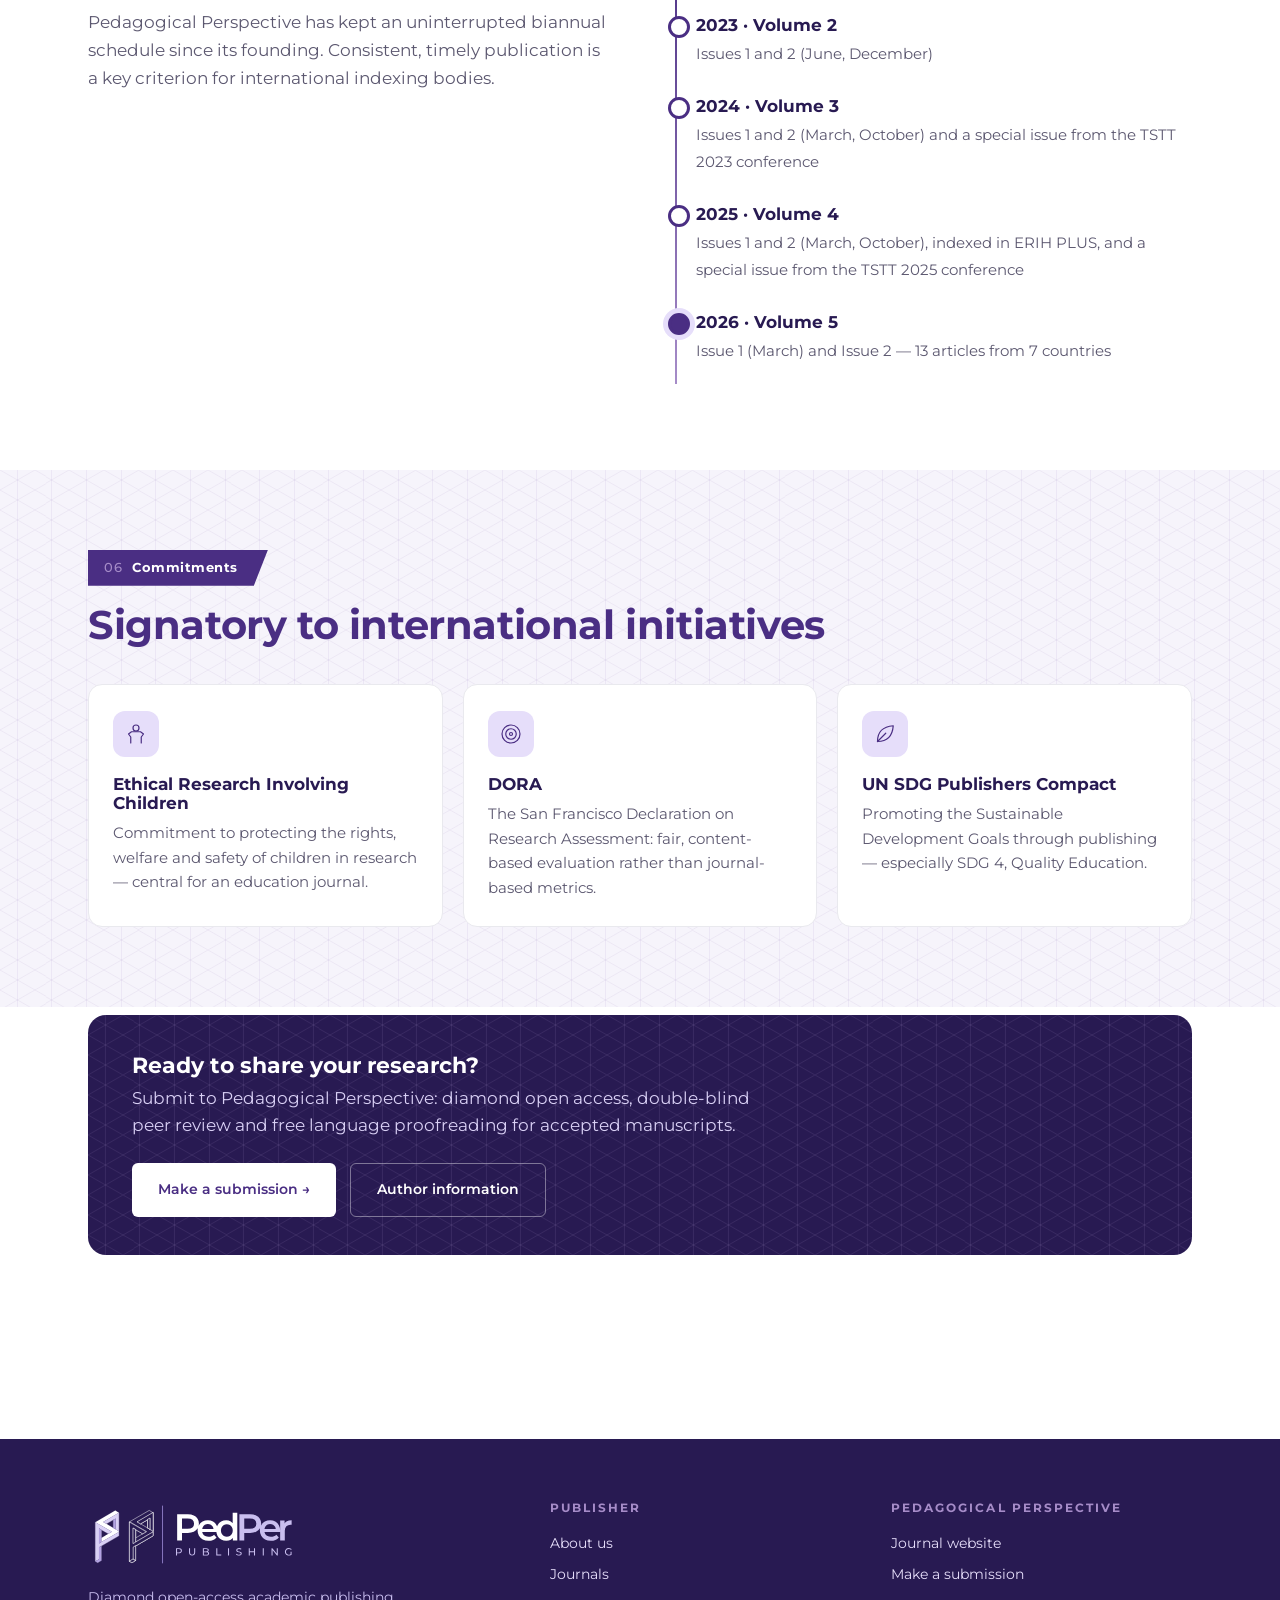
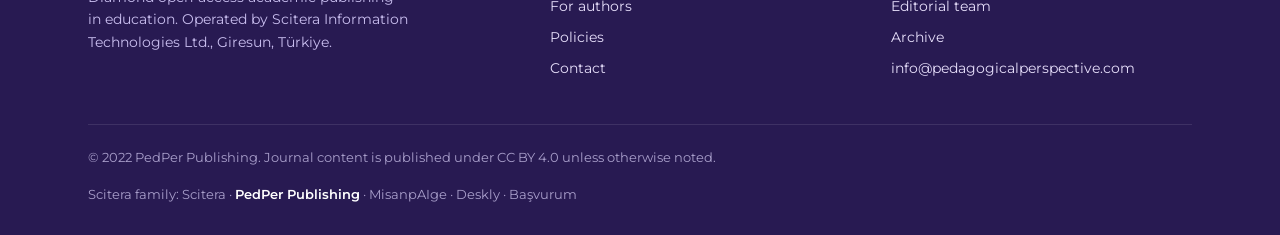
==== commit 314d9257: "Footer telif yılını 2022 yap Co-Authored-By: Claude Opus 5.5 <noreply@anthropic.com> Claude-Session:" ====
--- a/docs/about.html
+++ b/docs/about.html
@@ -445,7 +445,7 @@
       </div>
     </div>
     <div class="foot-bottom">
-      <span>© 2026 PedPer Publishing. Journal content is published under CC BY 4.0 unless otherwise noted.</span>
+      <span>© 2022 PedPer Publishing. Journal content is published under CC BY 4.0 unless otherwise noted.</span>
       <span class="family">Scitera family: <a href="https://scitera.net/" rel="noopener">Scitera</a> · <span class="cur">PedPer Publishing</span> · <a href="https://misanpaige.com" rel="noopener">MisanpAIge</a> · <a href="https://desk-ly.com" rel="noopener">Deskly</a> · <a href="https://basvurum.net" rel="noopener">Başvurum</a></span>
     </div>
   </div>
